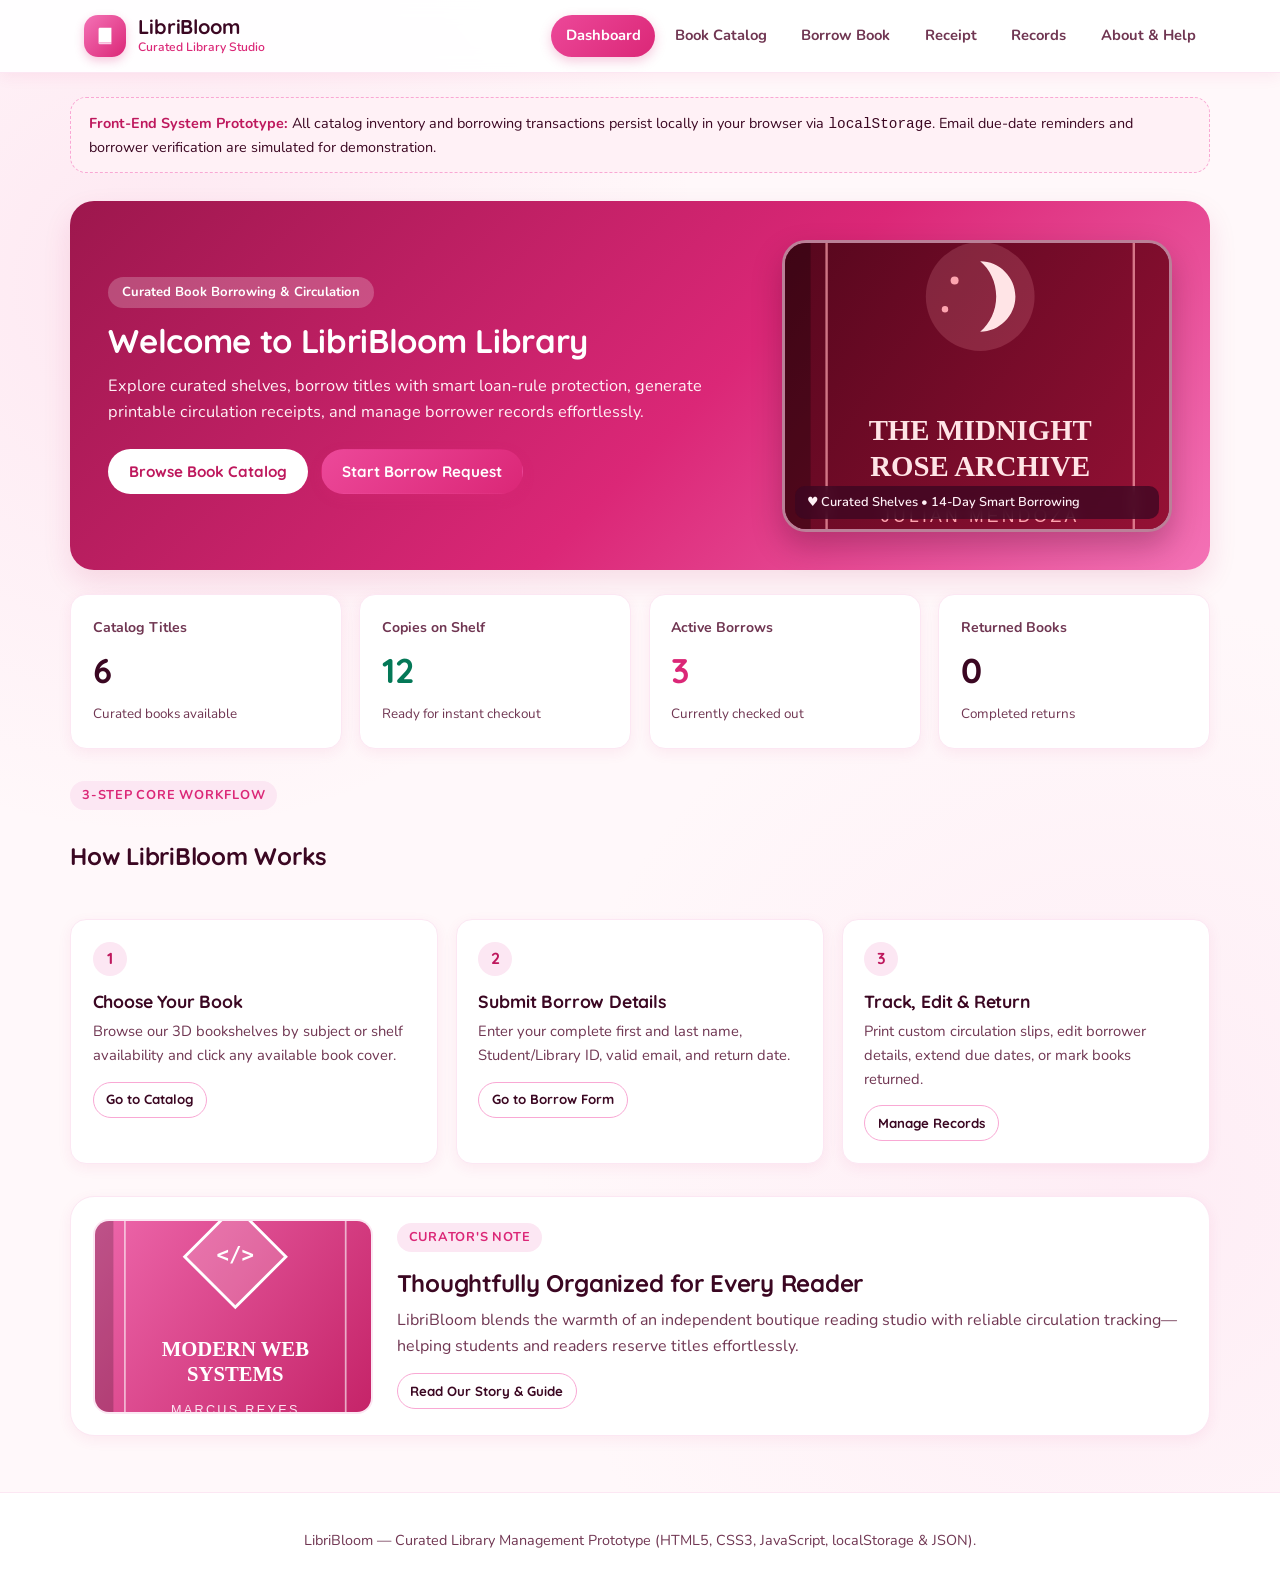
==== index.html @ 37f00194 "Add files via upload" ====
<!DOCTYPE html>
<html lang="en">
<head>
  <meta charset="UTF-8" />
  <meta name="viewport" content="width=device-width, initial-scale=1.0" />
  <title>LibriBloom | Boutique Library Dashboard</title>
  <link rel="stylesheet" href="CSS/styles.css" />
</head>
<body data-page="dashboard">
  <div id="page-loader" class="page-loader" role="status" aria-live="polite">
    <div class="loader-card">
      <div class="cute-book-loader" aria-hidden="true">
        <div class="book-cover"></div>
        <div class="book-page"></div>
        <div class="book-page page-2"></div>
        <span class="loader-heart">&#9829;</span>
      </div>
      <p id="loader-text" class="loader-text">Turning the page...</p>
      <p class="loader-sub">LibriBloom Library</p>
    </div>
  </div>

  <header class="site-header">
    <div class="container nav-container">
      <a href="index.html" class="brand nav-link" data-loader-label="Returning to Dashboard...">
        <span class="brand-icon-wrap" aria-hidden="true">
          <svg width="22" height="22" viewBox="0 0 24 24" fill="none">
            <path d="M5 4.5C5 3.67 5.67 3 6.5 3H19V19H6.5C5.67 19 5 19.67 5 20.5V4.5Z" fill="#FFFFFF" />
            <path d="M5 20.5C5 19.67 5.67 19 6.5 19H19V21H6.5C5.67 21 5 20.33 5 20.5Z" fill="#FBCFE8" />
          </svg>
        </span>
        <div>
          <span class="brand-title">LibriBloom</span>
          <span class="brand-tag">Curated Library Studio</span>
        </div>
      </a>

      <button type="button" id="mobile-menu-btn" class="mobile-menu-btn" aria-expanded="false" aria-controls="primary-nav">
        &#9776; Menu
      </button>

      <nav id="primary-nav" class="primary-nav" aria-label="Main navigation">
        <a href="index.html" class="nav-link active" data-loader-label="Opening Dashboard...">Dashboard</a>
        <a href="catalog.html" class="nav-link" data-loader-label="Browsing Book Catalog...">Book Catalog</a>
        <a href="borrow.html" class="nav-link" data-loader-label="Opening Borrow Form...">Borrow Book</a>
        <a href="receipt.html" class="nav-link" data-loader-label="Loading Receipt Summary...">Receipt</a>
        <a href="records.html" class="nav-link" data-loader-label="Opening Saved Records...">Records</a>
        <a href="about.html" class="nav-link" data-loader-label="Opening About & Help...">About &amp; Help</a>
      </nav>
    </div>
  </header>

  <main class="container main-content">
    <aside class="prototype-banner" aria-label="Prototype Notice">
      <strong>Front-End System Prototype:</strong> All catalog inventory and borrowing transactions persist locally in your browser via <code>localStorage</code>. Email due-date reminders and borrower verification are simulated for demonstration.
    </aside>

    <section class="hero-card" aria-labelledby="hero-heading">
      <div>
        <span class="pill-badge">Curated Book Borrowing &amp; Circulation</span>
        <h1 id="hero-heading">Welcome to LibriBloom Library</h1>
        <p>
          Explore curated shelves, borrow titles with smart loan-rule protection, generate printable circulation receipts, and manage borrower records effortlessly.
        </p>
        <div class="hero-actions">
          <a href="catalog.html" class="btn btn-secondary transition-link" data-loader-label="Opening Book Catalog...">Browse Book Catalog</a>
          <a href="borrow.html" class="btn btn-primary transition-link" data-loader-label="Opening Borrow Form...">Start Borrow Request</a>
        </div>
      </div>

      <div class="hero-photo-frame">
        <img
          src="https://images.unsplash.com/photo-1521587760476-6c12a4b040da?auto=format&fit=crop&w=800&q=80"
          alt="Warm sunlit boutique library bookshelves"
          onerror="this.src='Assets/Images/book-106.svg'"
        />
        <span class="hero-photo-caption">&#9829; Curated Shelves &bull; 14-Day Smart Borrowing</span>
      </div>
    </section>

    <section aria-label="Live Library Statistics">
      <div class="kpi-grid">
        <article class="kpi-card">
          <span class="kpi-label">Catalog Titles</span>
          <strong id="stat-total-books" class="kpi-value">0</strong>
          <span class="kpi-sub">Curated books available</span>
        </article>
        <article class="kpi-card">
          <span class="kpi-label">Copies on Shelf</span>
          <strong id="stat-available-copies" class="kpi-value text-success">0</strong>
          <span class="kpi-sub">Ready for instant checkout</span>
        </article>
        <article class="kpi-card">
          <span class="kpi-label">Active Borrows</span>
          <strong id="stat-active-borrows" class="kpi-value text-primary">0</strong>
          <span class="kpi-sub">Currently checked out</span>
        </article>
        <article class="kpi-card">
          <span class="kpi-label">Returned Books</span>
          <strong id="stat-returned-books" class="kpi-value">0</strong>
          <span class="kpi-sub">Completed returns</span>
        </article>
      </div>
    </section>

    <section aria-labelledby="workflow-heading">
      <div class="page-header">
        <div>
          <span class="page-eyebrow">3-Step Core Workflow</span>
          <h2 id="workflow-heading">How LibriBloom Works</h2>
        </div>
      </div>
      <div class="workflow-grid">
        <article class="workflow-card">
          <span class="step-circle">1</span>
          <h3>Choose Your Book</h3>
          <p>Browse our 3D bookshelves by subject or shelf availability and click any available book cover.</p>
          <a href="catalog.html" class="btn btn-outline btn-sm transition-link" data-loader-label="Opening Catalog...">Go to Catalog</a>
        </article>
        <article class="workflow-card">
          <span class="step-circle">2</span>
          <h3>Submit Borrow Details</h3>
          <p>Enter your complete first and last name, Student/Library ID, valid email, and return date.</p>
          <a href="borrow.html" class="btn btn-outline btn-sm transition-link" data-loader-label="Opening Borrow Form...">Go to Borrow Form</a>
        </article>
        <article class="workflow-card">
          <span class="step-circle">3</span>
          <h3>Track, Edit &amp; Return</h3>
          <p>Print custom circulation slips, edit borrower details, extend due dates, or mark books returned.</p>
          <a href="records.html" class="btn btn-outline btn-sm transition-link" data-loader-label="Opening Records...">Manage Records</a>
        </article>
      </div>
    </section>

    <section class="curator-spotlight" aria-labelledby="curator-heading">
      <img
        src="https://images.unsplash.com/photo-1507842217343-583bb7270b66?auto=format&fit=crop&w=700&q=80"
        alt="Cozy aesthetic library reading table with stacked books"
        onerror="this.src='Assets/Images/book-102.svg'"
      />
      <div>
        <span class="page-eyebrow">Curator's Note</span>
        <h2 id="curator-heading" style="margin: 0.35rem 0;">Thoughtfully Organized for Every Reader</h2>
        <p style="margin: 0 0 0.85rem; color: var(--color-text-muted);">
          LibriBloom blends the warmth of an independent boutique reading studio with reliable circulation tracking—helping students and readers reserve titles effortlessly.
        </p>
        <a href="about.html" class="btn btn-outline btn-sm transition-link" data-loader-label="Opening Our Story...">Read Our Story &amp; Guide</a>
      </div>
    </section>
  </main>

  <footer class="site-footer">
    <div class="container">
      <p>LibriBloom &mdash; Curated Library Management Prototype (HTML5, CSS3, JavaScript, localStorage &amp; JSON).</p>
    </div>
  </footer>

  <script src="JavaScript/data.js"></script>
  <script src="JavaScript/storage.js"></script>
  <script src="JavaScript/validation.js"></script>
  <script src="JavaScript/app.js"></script>
</body>
</html>
---- CSS/styles.css ----
/* ==========================================================================
   LibriBloom Stylesheet — Boutique Pink Edition
   Semantic, WCAG AA Accessible, Responsive, Animated & Print-Ready
   ========================================================================== */

@import url("https://fonts.googleapis.com/css2?family=Nunito:wght@400;500;600;700&family=Quicksand:wght@600;700&display=swap");

:root {
  /* Boutique Pink & Berry Palette */
  --color-bg: #fff8fa;
  --color-bg-accent: #ffeef4;
  --color-surface: #ffffff;
  --color-surface-soft: #fff1f6;
  --color-border: #f9a8d4;
  --color-border-light: #fce7f3;

  /* High-Contrast Typography Colors */
  --color-text: #3b0722;
  --color-text-muted: #703652;

  /* Primary Rose & Secondary Mauve Accents */
  --color-primary: #db2777;
  --color-primary-hover: #be185d;
  --color-primary-soft: #fce7f3;
  --color-secondary: #9d174d;

  /* Semantic Status Colors */
  --color-success: #047857;
  --color-success-soft: #d1fae5;
  --color-warning: #9a3412;
  --color-warning-soft: #ffedd5;
  --color-danger: #be123c;
  --color-danger-soft: #ffe4e6;

  /* Radii, Shadows & Fonts */
  --radius-sm: 10px;
  --radius-md: 16px;
  --radius-lg: 24px;
  --radius-pill: 999px;
  --shadow-sm: 0 4px 14px rgba(219, 39, 119, 0.07);
  --shadow-md: 0 12px 28px rgba(190, 24, 93, 0.12);
  --font-heading: "Quicksand", "Trebuchet MS", system-ui, sans-serif;
  --font-body: "Nunito", system-ui, -apple-system, "Segoe UI", sans-serif;
}

*,
*::before,
*::after {
  box-sizing: border-box;
}

html {
  scroll-behavior: smooth;
}

body {
  margin: 0;
  font-family: var(--font-body);
  font-size: 16px;
  line-height: 1.6;
  color: var(--color-text);
  background-color: var(--color-bg);
  background-image:
    radial-gradient(circle at 12% 18%, rgba(244, 114, 182, 0.12) 0%, transparent 32%),
    radial-gradient(circle at 88% 75%, rgba(251, 207, 232, 0.28) 0%, transparent 36%);
  min-height: 100vh;
  display: flex;
  flex-direction: column;
  overflow-x: hidden;
}

h1, h2, h3, h4, .brand-title {
  font-family: var(--font-heading);
  letter-spacing: -0.01em;
}

:focus-visible {
  outline: 3px solid #9d174d;
  outline-offset: 2px;
}

.container {
  width: 100%;
  max-width: 1180px;
  margin: 0 auto;
  padding: 0 1.25rem;
}

/* ==========================================================================
   Cute Page-Transition Loader Overlay
   ========================================================================== */
.page-loader {
  position: fixed;
  inset: 0;
  z-index: 999;
  display: flex;
  align-items: center;
  justify-content: center;
  background: rgba(255, 245, 248, 0.94);
  backdrop-filter: blur(8px);
  opacity: 0;
  visibility: hidden;
  transition: opacity 0.25s ease, visibility 0.25s ease;
}

.page-loader.active {
  opacity: 1;
  visibility: visible;
}

.loader-card {
  text-align: center;
  padding: 2rem 2.5rem;
  background: var(--color-surface);
  border: 2px solid var(--color-border-light);
  border-radius: var(--radius-lg);
  box-shadow: var(--shadow-md);
  animation: popIn 0.3s cubic-bezier(0.34, 1.56, 0.64, 1);
}

.cute-book-loader {
  position: relative;
  width: 76px;
  height: 54px;
  margin: 0 auto 1rem;
  perspective: 400px;
}

.book-cover {
  position: absolute;
  inset: 0;
  background: linear-gradient(135deg, #f472b6, #db2777);
  border-radius: 6px 10px 10px 6px;
  box-shadow: 0 6px 14px rgba(219, 39, 119, 0.28);
}

.book-page {
  position: absolute;
  top: 4px;
  bottom: 4px;
  right: 5px;
  width: 33px;
  background: #fffdfd;
  border-radius: 2px 7px 7px 2px;
  border-left: 1px solid #fbcfe8;
  transform-origin: left center;
  animation: flipPage 1.1s infinite ease-in-out;
}

.book-page.page-2 {
  animation-delay: 0.28s;
  background: #fff1f6;
}

.loader-heart {
  position: absolute;
  top: -16px;
  right: -10px;
  font-size: 1.15rem;
  color: #db2777;
  animation: floatHeart 1.2s infinite ease-in-out;
}

.loader-text {
  margin: 0;
  font-family: var(--font-heading);
  font-weight: 700;
  font-size: 1.05rem;
  color: var(--color-primary);
}

.loader-sub {
  margin: 0.2rem 0 0;
  font-size: 0.85rem;
  color: var(--color-text-muted);
}

@keyframes flipPage {
  0% { transform: rotateY(0deg); }
  50% { transform: rotateY(-155deg); }
  100% { transform: rotateY(-180deg); }
}

@keyframes floatHeart {
  0%, 100% { transform: translateY(0) scale(1); opacity: 0.85; }
  50% { transform: translateY(-7px) scale(1.2); opacity: 1; }
}

@keyframes popIn {
  from { transform: scale(0.9); opacity: 0; }
  to { transform: scale(1); opacity: 1; }
}

@keyframes fadeSlideUp {
  from { opacity: 0; transform: translateY(16px); }
  to { opacity: 1; transform: translateY(0); }
}

@keyframes rowHighlightFlash {
  0% { background-color: #fbcfe8; }
  50% { background-color: #fce7f3; }
  100% { background-color: transparent; }
}

/* ==========================================================================
   Header & Navigation
   ========================================================================== */
.site-header {
  position: sticky;
  top: 0;
  z-index: 100;
  background: rgba(255, 255, 255, 0.92);
  backdrop-filter: blur(10px);
  border-bottom: 1px solid var(--color-border-light);
  box-shadow: var(--shadow-sm);
}

.nav-container {
  display: flex;
  align-items: center;
  justify-content: space-between;
  min-height: 72px;
  gap: 1rem;
}

.brand {
  display: flex;
  align-items: center;
  gap: 0.75rem;
  text-decoration: none;
  color: var(--color-text);
}

.brand-icon-wrap {
  width: 42px;
  height: 42px;
  border-radius: 14px;
  background: linear-gradient(135deg, #f472b6 0%, #db2777 100%);
  display: grid;
  place-items: center;
  box-shadow: 0 4px 10px rgba(219, 39, 119, 0.25);
  transition: transform 0.25s ease;
}

.brand:hover .brand-icon-wrap {
  transform: rotate(-6deg) scale(1.05);
}

.brand-title {
  display: block;
  font-weight: 700;
  font-size: 1.25rem;
  line-height: 1.15;
  color: var(--color-text);
}

.brand-tag {
  display: block;
  font-size: 0.76rem;
  font-weight: 600;
  color: var(--color-primary);
}

.primary-nav {
  display: flex;
  align-items: center;
  gap: 0.35rem;
}

.nav-link {
  text-decoration: none;
  color: var(--color-text-muted);
  font-weight: 700;
  font-size: 0.92rem;
  padding: 0.55rem 0.9rem;
  border-radius: var(--radius-pill);
  transition: all 0.2s ease;
}

.nav-link:hover {
  background-color: var(--color-primary-soft);
  color: var(--color-primary-hover);
  transform: translateY(-1px);
}

.nav-link.active {
  background: linear-gradient(135deg, #ec4899 0%, #db2777 100%);
  color: #ffffff;
  box-shadow: 0 4px 12px rgba(219, 39, 119, 0.25);
}

.mobile-menu-btn {
  display: none;
  min-height: 44px;
  padding: 0.5rem 0.95rem;
  background: var(--color-surface-soft);
  border: 1px solid var(--color-border);
  border-radius: var(--radius-pill);
  font-family: var(--font-heading);
  font-size: 0.95rem;
  font-weight: 700;
  color: var(--color-primary-hover);
  cursor: pointer;
}

/* ==========================================================================
   Toast Notification Banner
   ========================================================================== */
.toast-banner {
  position: fixed;
  bottom: 1.35rem;
  right: 1.35rem;
  z-index: 250;
  max-width: 420px;
  padding: 0.95rem 1.25rem;
  border-radius: var(--radius-md);
  background: var(--color-text);
  color: #ffffff;
  font-size: 0.94rem;
  font-weight: 600;
  box-shadow: var(--shadow-md);
  animation: fadeSlideUp 0.25s ease;
}

.toast-banner.toast-success {
  background: #065f46;
  border: 1px solid #34d399;
}

.toast-banner.toast-error {
  background: #9f1239;
  border: 1px solid #fda4af;
}

/* ==========================================================================
   Main Content & Page Headers
   ========================================================================== */
.main-content {
  flex: 1;
  padding-top: 1.5rem;
  padding-bottom: 3.5rem;
  animation: fadeSlideUp 0.4s ease;
}

.prototype-banner {
  background: var(--color-surface-soft);
  border: 1px dashed var(--color-border);
  color: var(--color-text);
  padding: 0.85rem 1.15rem;
  border-radius: var(--radius-md);
  font-size: 0.9rem;
  margin-bottom: 1.75rem;
}

.prototype-banner strong {
  color: var(--color-primary-hover);
}

.page-header {
  display: flex;
  justify-content: space-between;
  align-items: flex-end;
  flex-wrap: wrap;
  gap: 1rem;
  margin-bottom: 1.5rem;
}

.page-eyebrow {
  display: inline-block;
  font-size: 0.8rem;
  font-weight: 700;
  text-transform: uppercase;
  letter-spacing: 0.06em;
  color: var(--color-primary);
  background: var(--color-primary-soft);
  padding: 0.25rem 0.75rem;
  border-radius: var(--radius-pill);
  margin-bottom: 0.45rem;
}

.page-header h1 {
  margin: 0 0 0.25rem;
  font-size: 1.85rem;
  color: var(--color-text);
}

.page-desc {
  margin: 0;
  color: var(--color-text-muted);
  font-size: 0.98rem;
}

/* ==========================================================================
   Dashboard Hero, Photos & KPI Cards
   ========================================================================== */
.hero-card {
  display: grid;
  grid-template-columns: 1.5fr 0.9fr;
  align-items: center;
  gap: 1.5rem;
  background: linear-gradient(135deg, #9d174d 0%, #db2777 55%, #f472b6 100%);
  color: #ffffff;
  padding: 2.4rem;
  border-radius: var(--radius-lg);
  margin-bottom: 1.5rem;
  box-shadow: var(--shadow-md);
}

.pill-badge {
  display: inline-block;
  background: rgba(255, 255, 255, 0.22);
  padding: 0.3rem 0.85rem;
  border-radius: var(--radius-pill);
  font-size: 0.82rem;
  font-weight: 700;
  margin-bottom: 0.85rem;
}

.hero-card h1 {
  margin: 0 0 0.75rem;
  font-size: 2.05rem;
  line-height: 1.2;
}

.hero-card p {
  margin: 0 0 1.5rem;
  max-width: 60ch;
  color: #fff1f6;
  font-size: 1.02rem;
}

.hero-actions {
  display: flex;
  flex-wrap: wrap;
  gap: 0.8rem;
}

.hero-photo-frame {
  position: relative;
  border-radius: var(--radius-lg);
  overflow: hidden;
  border: 3px solid rgba(255, 255, 255, 0.45);
  box-shadow: 0 14px 30px rgba(59, 7, 34, 0.28);
  aspect-ratio: 4 / 3;
  background: #831843;
}

.hero-photo-frame img {
  width: 100%;
  height: 100%;
  object-fit: cover;
  display: block;
}

.hero-photo-caption {
  position: absolute;
  bottom: 10px;
  left: 10px;
  right: 10px;
  background: rgba(59, 7, 34, 0.78);
  backdrop-filter: blur(6px);
  color: #fff1f6;
  font-size: 0.8rem;
  font-weight: 600;
  padding: 0.4rem 0.75rem;
  border-radius: var(--radius-sm);
}

.kpi-grid {
  display: grid;
  grid-template-columns: repeat(4, 1fr);
  gap: 1.1rem;
  margin-bottom: 2rem;
}

.kpi-card,
.card {
  background: var(--color-surface);
  border: 1px solid var(--color-border-light);
  border-radius: var(--radius-md);
  padding: 1.35rem;
  box-shadow: var(--shadow-sm);
  transition: transform 0.22s ease, box-shadow 0.22s ease, border-color 0.22s ease;
}

.kpi-card:hover {
  transform: translateY(-4px);
  box-shadow: var(--shadow-md);
  border-color: var(--color-border);
}

.kpi-label {
  display: block;
  font-size: 0.88rem;
  font-weight: 700;
  color: var(--color-text-muted);
}

.kpi-value {
  display: block;
  font-family: var(--font-heading);
  font-size: 2.15rem;
  font-weight: 700;
  margin: 0.2rem 0;
  color: var(--color-text);
}

.kpi-sub {
  font-size: 0.84rem;
  color: var(--color-text-muted);
}

.text-success { color: var(--color-success); }
.text-primary { color: var(--color-primary); }

.workflow-grid {
  display: grid;
  grid-template-columns: repeat(3, 1fr);
  gap: 1.1rem;
}

.workflow-card {
  background: var(--color-surface);
  border: 1px solid var(--color-border-light);
  border-radius: var(--radius-md);
  padding: 1.35rem;
  box-shadow: var(--shadow-sm);
}

.step-circle {
  display: inline-grid;
  place-items: center;
  width: 34px;
  height: 34px;
  border-radius: 50%;
  background: var(--color-primary-soft);
  color: var(--color-primary-hover);
  font-family: var(--font-heading);
  font-weight: 700;
  margin-bottom: 0.7rem;
}

.workflow-card h3 {
  margin: 0 0 0.35rem;
  font-size: 1.1rem;
}

.workflow-card p {
  margin: 0 0 0.9rem;
  font-size: 0.92rem;
  color: var(--color-text-muted);
}

.curator-spotlight {
  display: grid;
  grid-template-columns: 280px 1fr;
  gap: 1.5rem;
  align-items: center;
  background: var(--color-surface);
  border: 1px solid var(--color-border-light);
  border-radius: var(--radius-lg);
  padding: 1.35rem;
  margin-top: 2rem;
  box-shadow: var(--shadow-sm);
}

.curator-spotlight img {
  width: 100%;
  height: 195px;
  object-fit: cover;
  border-radius: var(--radius-md);
  border: 2px solid var(--color-primary-soft);
}

/* ==========================================================================
   Buttons
   ========================================================================== */
.btn {
  display: inline-flex;
  align-items: center;
  justify-content: center;
  gap: 0.4rem;
  min-height: 44px;
  padding: 0.6rem 1.25rem;
  border-radius: var(--radius-pill);
  font-family: var(--font-heading);
  font-size: 0.95rem;
  font-weight: 700;
  text-decoration: none;
  border: 1px solid transparent;
  cursor: pointer;
  transition: transform 0.18s ease, background-color 0.18s ease, box-shadow 0.18s ease;
}

.btn:hover:not(:disabled) {
  transform: translateY(-2px);
}

.btn-sm {
  min-height: 36px;
  padding: 0.35rem 0.8rem;
  font-size: 0.83rem;
}

.btn-primary {
  background: linear-gradient(135deg, #ec4899 0%, #db2777 100%);
  color: #ffffff;
  box-shadow: 0 4px 12px rgba(219, 39, 119, 0.22);
}

.btn-primary:hover:not(:disabled) {
  background: linear-gradient(135deg, #db2777 0%, #be185d 100%);
}

.btn-secondary {
  background: #ffffff;
  color: var(--color-primary-hover);
}

.btn-secondary:hover {
  background: var(--color-primary-soft);
}

.btn-outline {
  background: var(--color-surface);
  border-color: var(--color-border);
  color: var(--color-text);
}

.btn-outline:hover {
  background: var(--color-surface-soft);
  border-color: var(--color-primary);
}

.btn-danger-outline {
  background: var(--color-surface);
  border-color: #fda4af;
  color: var(--color-danger);
}

.btn-danger-outline:hover {
  background: var(--color-danger-soft);
}

.btn:disabled {
  opacity: 0.55;
  cursor: not-allowed;
}

/* ==========================================================================
   Filter Bars & Inputs
   ========================================================================== */
.filter-bar {
  display: grid;
  grid-template-columns: 2fr 1fr 1fr;
  gap: 1rem;
  background: var(--color-surface);
  border: 1px solid var(--color-border-light);
  border-radius: var(--radius-md);
  padding: 1.1rem;
  margin-bottom: 1.35rem;
  box-shadow: var(--shadow-sm);
}

.filter-group label,
.form-group label {
  display: block;
  font-size: 0.9rem;
  font-weight: 700;
  margin-bottom: 0.35rem;
  color: var(--color-text);
}

input[type="text"],
input[type="email"],
input[type="search"],
input[type="date"],
select {
  width: 100%;
  min-height: 44px;
  padding: 0.55rem 0.85rem;
  border: 1.5px solid var(--color-border);
  border-radius: var(--radius-sm);
  font-family: var(--font-body);
  font-size: 0.95rem;
  color: var(--color-text);
  background: #ffffff;
  transition: border-color 0.2s ease, box-shadow 0.2s ease;
}

input:focus,
select:focus {
  border-color: var(--color-primary);
  box-shadow: 0 0 0 3px rgba(236, 72, 153, 0.16);
  outline: none;
}

input.invalid,
select.invalid {
  border-color: var(--color-danger);
  background: #fff5f7;
}

/* ==========================================================================
   Realistic Boutique Library Bookshelves (catalog.html)
   ========================================================================== */
.bookcase-frame {
  background: linear-gradient(180deg, #fff5f8 0%, #ffe9f1 100%);
  border: 2px solid #f9a8d4;
  border-radius: var(--radius-lg);
  padding: 1.75rem 1.5rem 2.25rem;
  box-shadow:
    inset 0 8px 24px rgba(157, 23, 77, 0.08),
    var(--shadow-md);
}

.shelf-unit {
  margin-bottom: 2.5rem;
}

.shelf-unit:last-child {
  margin-bottom: 0.5rem;
}

.shelf-label-tag {
  display: inline-block;
  font-family: var(--font-heading);
  font-size: 0.78rem;
  font-weight: 700;
  text-transform: uppercase;
  letter-spacing: 0.08em;
  color: var(--color-primary-hover);
  background: #ffffff;
  border: 1px solid var(--color-border);
  padding: 0.2rem 0.75rem;
  border-radius: var(--radius-pill);
  margin-bottom: 1rem;
  box-shadow: var(--shadow-sm);
}

.shelf-books-row {
  display: grid;
  grid-template-columns: repeat(3, 1fr);
  gap: 1.5rem;
  align-items: end;
  padding: 0 0.75rem;
}

.shelf-book-slot {
  display: flex;
  flex-direction: column;
  align-items: center;
  text-align: center;
  animation: fadeSlideUp 0.4s ease backwards;
}

.book-3d-wrap {
  position: relative;
  width: 158px;
  height: 224px;
  margin-bottom: 0;
  perspective: 700px;
  cursor: pointer;
}

.book-cover-img {
  width: 100%;
  height: 100%;
  object-fit: cover;
  border-radius: 4px 10px 10px 4px;
  box-shadow:
    -5px 0 8px rgba(59, 7, 34, 0.24),
    5px 2px 0 #fff1f6,
    7px 3px 0 #f9a8d4,
    0 12px 18px rgba(59, 7, 34, 0.22);
  transition: transform 0.3s cubic-bezier(0.34, 1.56, 0.64, 1), box-shadow 0.3s ease;
}

.shelf-book-slot:hover .book-cover-img {
  transform: translateY(-10px) rotateY(-8deg) scale(1.03);
  box-shadow:
    -8px 4px 14px rgba(157, 23, 77, 0.3),
    6px 3px 0 #fff1f6,
    8px 4px 0 #f472b6,
    0 18px 26px rgba(59, 7, 34, 0.25);
}

.book-floating-badge {
  position: absolute;
  top: 10px;
  right: -10px;
  z-index: 2;
  box-shadow: 0 4px 10px rgba(0, 0, 0, 0.14);
}

.shelf-plank {
  position: relative;
  height: 22px;
  width: 100%;
  margin-top: -2px;
  border-radius: 6px;
  background: linear-gradient(180deg, #f472b6 0%, #be185d 45%, #831843 100%);
  box-shadow:
    0 10px 18px rgba(59, 7, 34, 0.24),
    inset 0 2px 2px rgba(255, 255, 255, 0.45);
}

.shelf-plank::after {
  content: "";
  position: absolute;
  left: 18px;
  right: 18px;
  bottom: -10px;
  height: 10px;
  background: radial-gradient(ellipse at center, rgba(59, 7, 34, 0.24) 0%, transparent 75%);
}

.book-plaque {
  width: 100%;
  background: #ffffff;
  border: 1px solid var(--color-border-light);
  border-radius: var(--radius-md);
  padding: 0.95rem 1rem;
  margin-top: 0.9rem;
  box-shadow: var(--shadow-sm);
  display: flex;
  flex-direction: column;
  justify-content: space-between;
  min-height: 178px;
}

.category-tag {
  font-size: 0.78rem;
  font-weight: 700;
  color: var(--color-primary-hover);
  background: var(--color-primary-soft);
  padding: 0.22rem 0.65rem;
  border-radius: var(--radius-pill);
}

.book-title {
  margin: 0.35rem 0 0.25rem;
  font-size: 1.04rem;
  line-height: 1.35;
}

.book-author,
.book-isbn {
  margin: 0 0 0.25rem;
  font-size: 0.89rem;
  color: var(--color-text-muted);
}

.book-footer {
  display: flex;
  align-items: center;
  justify-content: space-between;
  gap: 0.75rem;
  margin-top: 1rem;
  padding-top: 0.85rem;
  border-top: 1px solid var(--color-border-light);
}

.copies-text {
  font-size: 0.88rem;
  font-weight: 700;
  color: var(--color-text-muted);
}

/* Status Badges */
.status-badge {
  display: inline-block;
  padding: 0.24rem 0.7rem;
  border-radius: var(--radius-pill);
  font-size: 0.78rem;
  font-weight: 700;
}

.status-available,
.status-returned {
  background: var(--color-success-soft);
  color: var(--color-success);
}

.status-borrowed {
  background: var(--color-primary-soft);
  color: var(--color-primary-hover);
}

.status-out,
.status-cancelled {
  background: var(--color-danger-soft);
  color: var(--color-danger);
}

/* ==========================================================================
   Transaction Form & Business Rules (borrow.html)
   ========================================================================== */
.two-col-layout {
  display: grid;
  grid-template-columns: 1.6fr 1fr;
  gap: 1.35rem;
  align-items: start;
}

.form-group {
  margin-bottom: 1rem;
}

.form-row {
  display: grid;
  grid-template-columns: 1fr 1fr;
  gap: 1rem;
}

.req {
  color: var(--color-danger);
}

.field-error {
  display: block;
  min-height: 1.15rem;
  margin-top: 0.25rem;
  font-size: 0.84rem;
  font-weight: 600;
  color: var(--color-danger);
}

.alert-box {
  padding: 0.9rem 1rem;
  border-radius: var(--radius-sm);
  margin-bottom: 1rem;
  font-size: 0.92rem;
  font-weight: 600;
  background: var(--color-danger-soft);
  border: 1px solid #fda4af;
  color: var(--color-danger);
}

.form-actions {
  display: flex;
  flex-wrap: wrap;
  gap: 0.75rem;
  margin-top: 0.5rem;
}

.rules-card {
  background: linear-gradient(180deg, #ffffff 0%, #fff1f6 100%);
}

.rules-card h2,
.rules-card h3 {
  margin-top: 0;
  font-size: 1.15rem;
  color: var(--color-primary-hover);
}

.rules-list {
  margin: 0;
  padding-left: 1.2rem;
  color: var(--color-text-muted);
  font-size: 0.93rem;
}

.rules-list li {
  margin-bottom: 0.7rem;
}

.selected-book-preview {
  display: flex;
  align-items: center;
  gap: 1rem;
  background: #ffffff;
  border: 1px solid var(--color-border);
  border-radius: var(--radius-md);
  padding: 0.9rem;
  margin-bottom: 1.15rem;
}

.selected-book-preview img {
  width: 68px;
  height: 96px;
  object-fit: cover;
  border-radius: 4px 8px 8px 4px;
  box-shadow: 0 4px 10px rgba(59, 7, 34, 0.16);
  flex-shrink: 0;
}

/* ==========================================================================
   Receipt Summary (receipt.html)
   ========================================================================== */
.receipt-toolbar {
  display: flex;
  align-items: center;
  gap: 0.75rem;
  flex-wrap: wrap;
}

.receipt-card {
  border-top: 6px solid var(--color-primary);
  max-width: 820px;
  margin: 0 auto;
}

.receipt-top {
  display: flex;
  justify-content: space-between;
  align-items: center;
  flex-wrap: wrap;
  gap: 0.75rem;
  padding-bottom: 1rem;
  border-bottom: 1px dashed var(--color-border);
}

.receipt-label {
  font-size: 0.8rem;
  font-weight: 700;
  color: var(--color-text-muted);
  text-transform: uppercase;
  letter-spacing: 0.05em;
}

.receipt-ref {
  margin: 0.15rem 0 0;
  font-size: 1.45rem;
  color: var(--color-primary-hover);
}

.receipt-visual-header {
  display: flex;
  align-items: center;
  gap: 1.15rem;
  margin: 1.15rem 0;
  padding: 1rem;
  background: var(--color-surface-soft);
  border-radius: var(--radius-md);
}

.receipt-book-thumb {
  width: 74px;
  height: 104px;
  object-fit: cover;
  border-radius: 4px 8px 8px 4px;
  box-shadow: 0 6px 14px rgba(59, 7, 34, 0.18);
  flex-shrink: 0;
}

.library-stamp {
  margin-left: auto;
  width: 82px;
  height: 82px;
  border: 3px double var(--color-primary);
  border-radius: 50%;
  display: grid;
  place-items: center;
  text-align: center;
  font-family: var(--font-heading);
  font-size: 0.65rem;
  font-weight: 700;
  letter-spacing: 0.06em;
  color: var(--color-primary-hover);
  transform: rotate(-10deg);
  flex-shrink: 0;
}

.receipt-grid {
  display: grid;
  grid-template-columns: repeat(2, 1fr);
  gap: 1.1rem;
  margin: 1.25rem 0;
}

.receipt-grid dt {
  font-size: 0.83rem;
  font-weight: 700;
  color: var(--color-text-muted);
}

.receipt-grid dd {
  margin: 0.2rem 0 0;
  font-weight: 600;
}

.full-span {
  grid-column: 1 / -1;
}

.receipt-footer {
  display: flex;
  justify-content: space-between;
  align-items: center;
  flex-wrap: wrap;
  gap: 0.75rem;
  padding-top: 1rem;
  border-top: 1px dashed var(--color-border);
}

.simulated-note {
  font-size: 0.87rem;
  color: var(--color-text-muted);
}

/* ==========================================================================
   Records Management Table & Edit Modal (records.html)
   ========================================================================== */
.data-tools {
  display: flex;
  flex-wrap: wrap;
  gap: 0.55rem;
}

.table-wrapper {
  padding: 0;
  overflow-x: auto;
}

.records-table {
  width: 100%;
  border-collapse: collapse;
  min-width: 840px;
  text-align: left;
}

.records-table th,
.records-table td {
  padding: 0.9rem 1rem;
  border-bottom: 1px solid var(--color-border-light);
  font-size: 0.91rem;
}

.records-table th {
  background: var(--color-surface-soft);
  font-family: var(--font-heading);
  font-weight: 700;
  color: var(--color-text);
}

.records-table tbody tr:hover {
  background: #fff9fb;
}

.records-table tbody tr.row-updated {
  animation: rowHighlightFlash 1.8s ease;
}

.table-book-cell {
  display: flex;
  align-items: center;
  gap: 0.65rem;
}

.table-book-thumb {
  width: 34px;
  height: 48px;
  object-fit: cover;
  border-radius: 3px 5px 5px 3px;
  box-shadow: 0 2px 6px rgba(59, 7, 34, 0.18);
  flex-shrink: 0;
}

.action-group {
  display: flex;
  flex-wrap: wrap;
  gap: 0.35rem;
}

/* Edit Borrower Modal */
.modal-backdrop {
  position: fixed;
  inset: 0;
  z-index: 300;
  display: flex;
  align-items: center;
  justify-content: center;
  padding: 1rem;
  background: rgba(59, 7, 34, 0.55);
  backdrop-filter: blur(6px);
  animation: fadeInModal 0.2s ease;
}

.modal-backdrop[hidden] {
  display: none !important;
}

.modal-card {
  width: 100%;
  max-width: 540px;
  max-height: 92vh;
  overflow-y: auto;
  background: var(--color-surface);
  border: 2px solid var(--color-border);
  border-radius: var(--radius-lg);
  padding: 1.65rem;
  box-shadow: 0 20px 44px rgba(59, 7, 34, 0.28);
  animation: popIn 0.25s cubic-bezier(0.34, 1.56, 0.64, 1);
}

.modal-header {
  display: flex;
  justify-content: space-between;
  align-items: flex-start;
  gap: 1rem;
  padding-bottom: 0.9rem;
  margin-bottom: 1.1rem;
  border-bottom: 1px dashed var(--color-border);
}

.modal-header h2 {
  margin: 0.2rem 0 0;
  font-size: 1.35rem;
  color: var(--color-text);
}

.modal-close-btn {
  min-width: 38px;
  min-height: 38px;
  border-radius: 50%;
  border: 1px solid var(--color-border);
  background: var(--color-surface-soft);
  color: var(--color-primary-hover);
  font-size: 1.2rem;
  font-weight: 700;
  line-height: 1;
  cursor: pointer;
}

.modal-close-btn:hover {
  background: var(--color-primary-soft);
}

.modal-record-summary {
  background: var(--color-surface-soft);
  border: 1px solid var(--color-border-light);
  border-radius: var(--radius-sm);
  padding: 0.75rem 0.95rem;
  margin-bottom: 1rem;
  font-size: 0.9rem;
}

@keyframes fadeInModal {
  from { opacity: 0; }
  to { opacity: 1; }
}

/* ==========================================================================
   About & Help
   ========================================================================== */
.about-grid {
  display: grid;
  grid-template-columns: 1fr 1fr;
  gap: 1.25rem;
}

.help-steps {
  margin: 0;
  padding-left: 1.25rem;
  color: var(--color-text-muted);
}

.help-steps li {
  margin-bottom: 0.7rem;
}

.empty-state {
  text-align: center;
  padding: 2.25rem 1rem;
  color: var(--color-text-muted);
}

.site-footer {
  background: var(--color-surface);
  border-top: 1px solid var(--color-border-light);
  padding: 1.35rem 0;
  text-align: center;
  font-size: 0.9rem;
  color: var(--color-text-muted);
}

/* ==========================================================================
   Customized Print Receipt Layout
   ========================================================================== */
#print-slip-container {
  display: none;
}

@media print {
  @page {
    size: auto;
    margin: 14mm;
  }

  body {
    background: #ffffff !important;
    background-image: none !important;
    color: #1f0915 !important;
    -webkit-print-color-adjust: exact;
    print-color-adjust: exact;
  }

  body > *:not(#print-slip-container) {
    display: none !important;
  }

  #print-slip-container {
    display: block !important;
    width: 100%;
    max-width: 720px;
    margin: 0 auto;
    font-family: var(--font-body);
  }

  .print-slip {
    border: 2px solid #db2777;
    border-radius: 16px;
    padding: 24px 28px;
    background: #ffffff;
  }

  .print-header {
    display: flex;
    justify-content: space-between;
    align-items: center;
    padding-bottom: 16px;
    border-bottom: 2px solid #fce7f3;
  }

  .print-brand {
    display: flex;
    align-items: center;
    gap: 12px;
  }

  .print-brand-badge {
    width: 44px;
    height: 44px;
    border-radius: 12px;
    background: #db2777 !important;
    color: #ffffff !important;
    display: grid;
    place-items: center;
    font-family: var(--font-heading);
    font-size: 1.35rem;
    font-weight: 700;
  }

  .print-brand-title {
    margin: 0;
    font-family: var(--font-heading);
    font-size: 1.4rem;
    font-weight: 700;
    color: #3b0722;
  }

  .print-brand-sub {
    margin: 2px 0 0;
    font-size: 0.82rem;
    font-weight: 600;
    color: #9d174d;
  }

  .print-doc-meta {
    text-align: right;
  }

  .print-doc-type {
    display: block;
    font-family: var(--font-heading);
    font-size: 0.92rem;
    font-weight: 700;
    text-transform: uppercase;
    letter-spacing: 0.06em;
    color: #be185d;
  }

  .print-timestamp {
    display: block;
    font-size: 0.78rem;
    color: #703652;
    margin-top: 3px;
  }

  .print-ref-bar {
    display: flex;
    justify-content: space-between;
    align-items: center;
    background: #fff1f6 !important;
    border: 1px solid #f9a8d4;
    border-radius: 12px;
    padding: 12px 16px;
    margin: 16px 0;
  }

  .print-ref-label {
    display: block;
    font-size: 0.72rem;
    font-weight: 700;
    text-transform: uppercase;
    letter-spacing: 0.06em;
    color: #703652;
  }

  .print-ref-code {
    display: block;
    font-family: var(--font-heading);
    font-size: 1.35rem;
    font-weight: 700;
    color: #9d174d;
  }

  .print-barcode {
    height: 30px;
    width: 130px;
    background: repeating-linear-gradient(
      90deg,
      #3b0722 0px,
      #3b0722 2px,
      transparent 2px,
      transparent 5px,
      #3b0722 5px,
      #3b0722 8px,
      transparent 8px,
      transparent 11px
    );
    opacity: 0.85;
  }

  .print-status-pill {
    padding: 4px 12px;
    border-radius: 999px;
    font-size: 0.78rem;
    font-weight: 700;
    text-transform: uppercase;
    border: 1.5px solid #db2777;
    color: #9d174d;
    background: #ffffff !important;
  }

  .print-book-box {
    display: flex;
    align-items: center;
    gap: 16px;
    padding: 14px;
    border: 1px solid #fce7f3;
    border-radius: 12px;
    margin-bottom: 16px;
  }

  .print-book-cover {
    width: 66px;
    height: 92px;
    object-fit: cover;
    border-radius: 4px 8px 8px 4px;
    border: 1px solid #f9a8d4;
  }

  .print-book-category {
    display: inline-block;
    font-size: 0.74rem;
    font-weight: 700;
    color: #be185d;
    background: #fce7f3 !important;
    padding: 2px 10px;
    border-radius: 999px;
    margin-bottom: 4px;
  }

  .print-book-title {
    margin: 0 0 3px;
    font-family: var(--font-heading);
    font-size: 1.1rem;
    color: #3b0722;
  }

  .print-book-sub {
    margin: 0;
    font-size: 0.84rem;
    color: #703652;
  }

  .print-details-grid {
    display: grid;
    grid-template-columns: 1fr 1fr;
    gap: 12px 18px;
    padding: 14px 16px;
    border: 1px solid #f9a8d4;
    border-radius: 12px;
    margin-bottom: 16px;
  }

  .print-field-label {
    display: block;
    font-size: 0.75rem;
    font-weight: 700;
    text-transform: uppercase;
    letter-spacing: 0.04em;
    color: #703652;
  }

  .print-field-value {
    display: block;
    font-size: 0.95rem;
    font-weight: 700;
    color: #3b0722;
    margin-top: 2px;
  }

  .print-full-width {
    grid-column: 1 / -1;
  }

  .print-terms {
    background: #fff8fa !important;
    border-left: 4px solid #db2777;
    padding: 10px 14px;
    font-size: 0.8rem;
    color: #703652;
    margin-bottom: 22px;
  }

  .print-terms strong {
    color: #3b0722;
  }

  .print-signoff {
    display: flex;
    justify-content: space-between;
    align-items: flex-end;
    gap: 20px;
    padding-top: 14px;
  }

  .print-sig-block {
    flex: 1;
    text-align: center;
  }

  .print-sig-line {
    border-bottom: 1.5px solid #3b0722;
    height: 30px;
    margin-bottom: 5px;
  }

  .print-sig-label {
    font-size: 0.76rem;
    font-weight: 700;
    color: #703652;
  }

  .print-official-stamp {
    width: 84px;
    height: 84px;
    border: 3px double #db2777;
    border-radius: 50%;
    display: grid;
    place-items: center;
    text-align: center;
    font-family: var(--font-heading);
    font-size: 0.64rem;
    font-weight: 700;
    letter-spacing: 0.05em;
    color: #be185d;
    transform: rotate(-8deg);
    flex-shrink: 0;
  }

  .print-footer-note {
    margin-top: 16px;
    padding-top: 10px;
    border-top: 1px dashed #f9a8d4;
    text-align: center;
    font-size: 0.75rem;
    color: #703652;
  }
}

/* ==========================================================================
   Responsive Breakpoints: Tablet (<= 1024px) & Mobile (<= 768px)
   ========================================================================== */
@media (max-width: 1024px) {
  .hero-card {
    grid-template-columns: 1fr;
  }

  .kpi-grid {
    grid-template-columns: repeat(2, 1fr);
  }

  .shelf-books-row,
  .workflow-grid {
    grid-template-columns: repeat(2, 1fr);
  }

  .two-col-layout {
    grid-template-columns: 1fr;
  }
}

@media (max-width: 768px) {
  .mobile-menu-btn {
    display: inline-flex;
    align-items: center;
  }

  .primary-nav {
    display: none;
    position: absolute;
    top: 72px;
    left: 0;
    right: 0;
    flex-direction: column;
    align-items: stretch;
    background: var(--color-surface);
    padding: 0.85rem 1.25rem;
    border-bottom: 1px solid var(--color-border);
    box-shadow: var(--shadow-md);
  }

  .primary-nav.open {
    display: flex;
  }

  .hero-card {
    padding: 1.65rem;
  }

  .hero-card h1 {
    font-size: 1.6rem;
  }

  .kpi-grid,
  .shelf-books-row,
  .workflow-grid,
  .filter-bar,
  .form-row,
  .receipt-grid,
  .about-grid,
  .curator-spotlight {
    grid-template-columns: 1fr;
  }

  .library-stamp {
    display: none;
  }
}
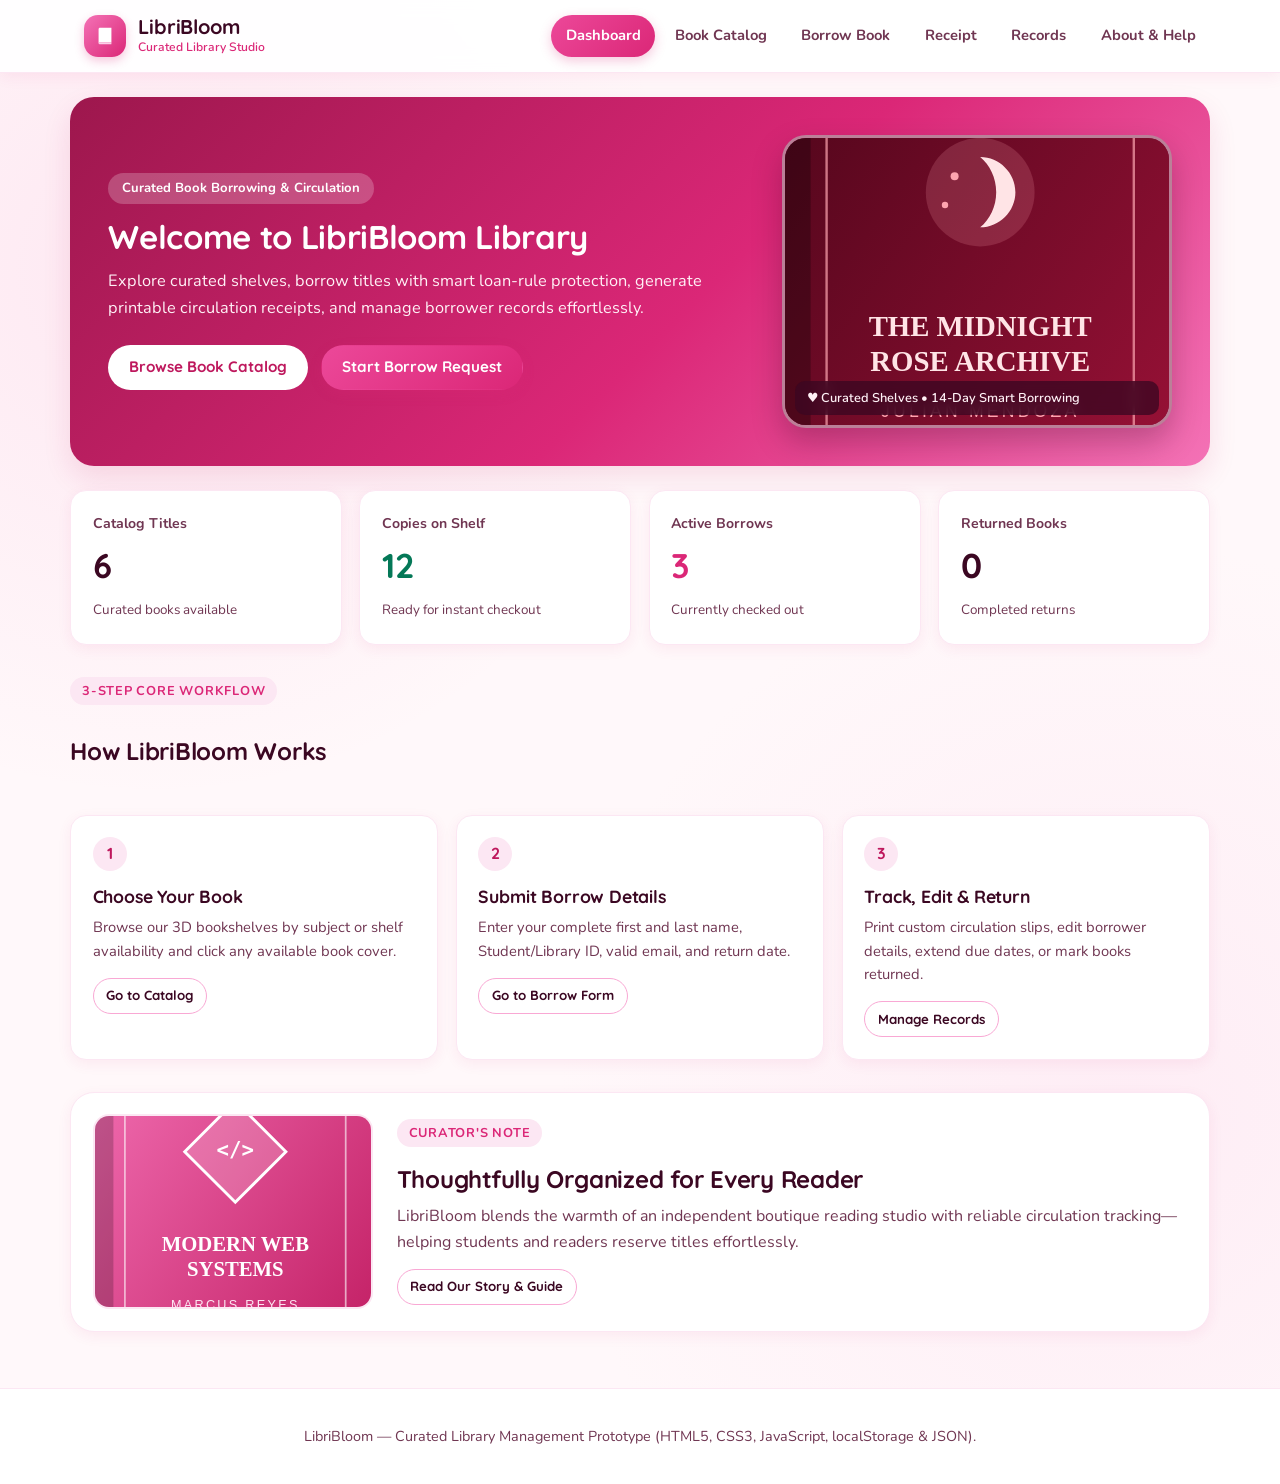
==== commit 293995c8: "Update index.html" ====
--- a/index.html
+++ b/index.html
@@ -51,10 +51,6 @@
   </header>
 
   <main class="container main-content">
-    <aside class="prototype-banner" aria-label="Prototype Notice">
-      <strong>Front-End System Prototype:</strong> All catalog inventory and borrowing transactions persist locally in your browser via <code>localStorage</code>. Email due-date reminders and borrower verification are simulated for demonstration.
-    </aside>
-
     <section class="hero-card" aria-labelledby="hero-heading">
       <div>
         <span class="pill-badge">Curated Book Borrowing &amp; Circulation</span>
@@ -160,4 +156,4 @@
   <script src="JavaScript/validation.js"></script>
   <script src="JavaScript/app.js"></script>
 </body>
-</html>+</html>
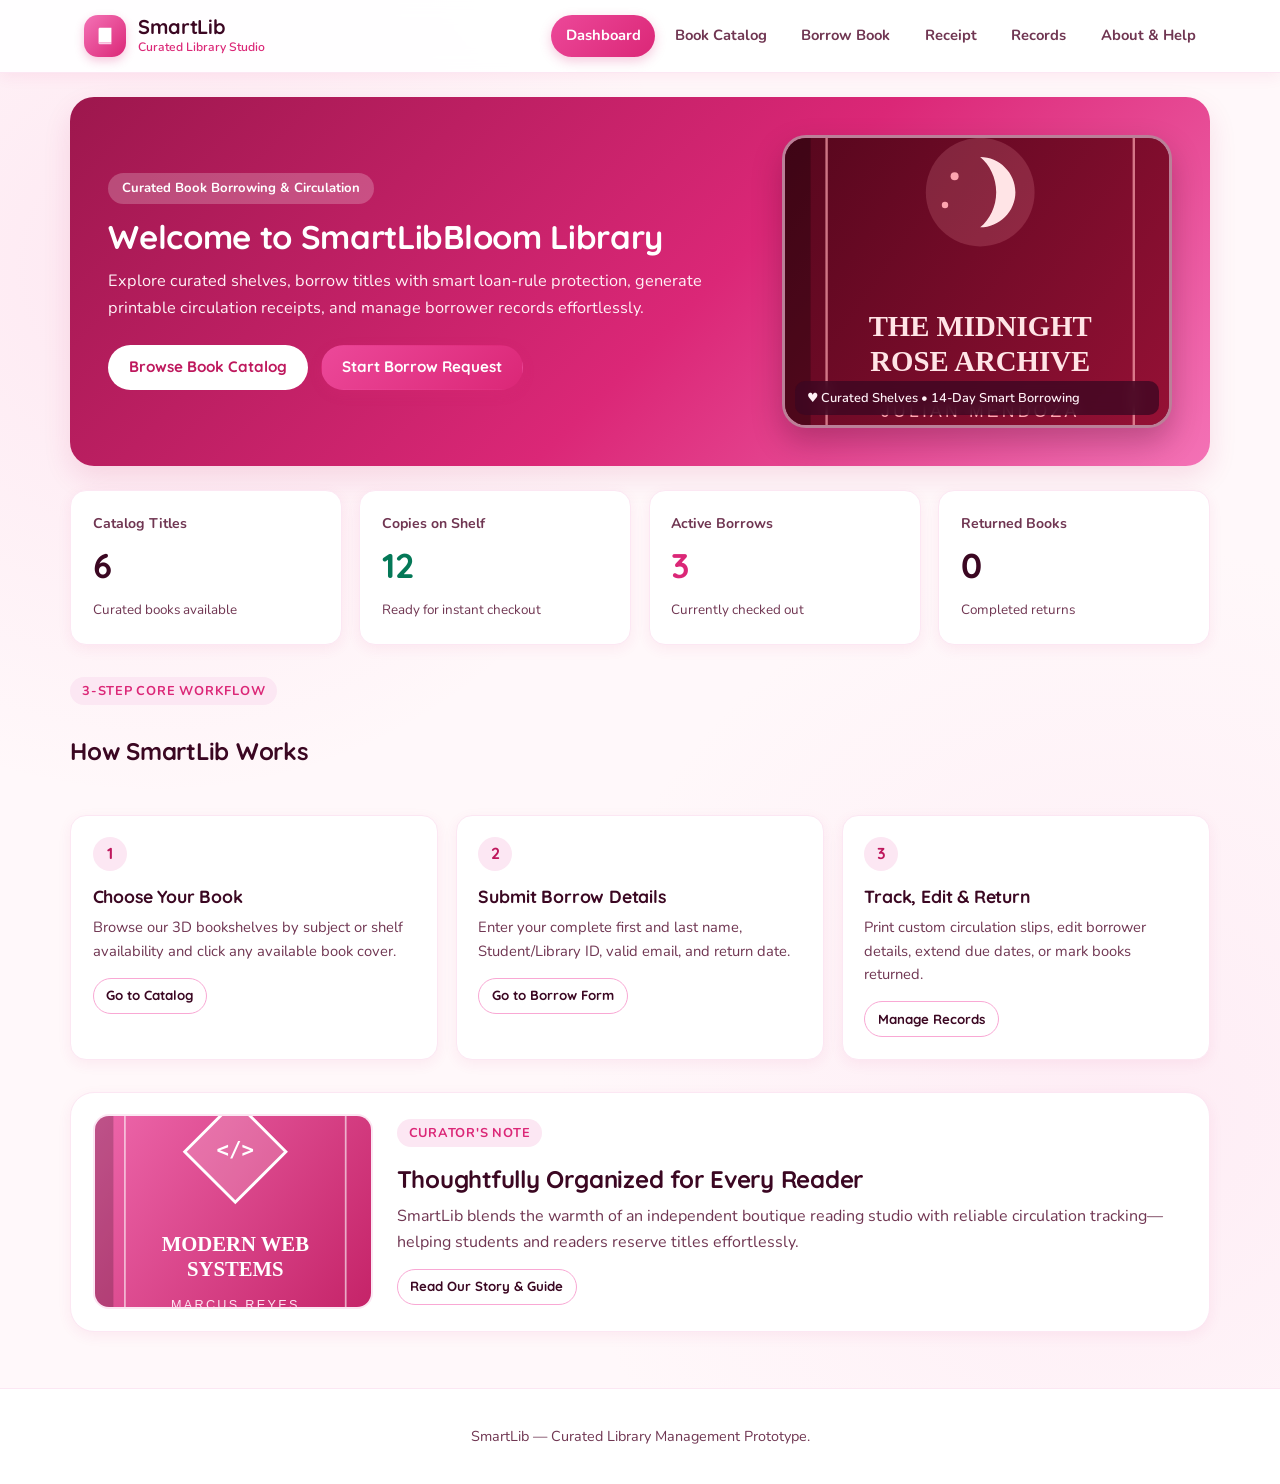
==== commit 97cbc177: "Update index.html" ====
--- a/index.html
+++ b/index.html
@@ -3,7 +3,7 @@
 <head>
   <meta charset="UTF-8" />
   <meta name="viewport" content="width=device-width, initial-scale=1.0" />
-  <title>LibriBloom | Boutique Library Dashboard</title>
+  <title>SmartLib | Library Dashboard</title>
   <link rel="stylesheet" href="CSS/styles.css" />
 </head>
 <body data-page="dashboard">
@@ -16,7 +16,7 @@
         <span class="loader-heart">&#9829;</span>
       </div>
       <p id="loader-text" class="loader-text">Turning the page...</p>
-      <p class="loader-sub">LibriBloom Library</p>
+      <p class="loader-sub">SmartLib Library</p>
     </div>
   </div>
 
@@ -30,7 +30,7 @@
           </svg>
         </span>
         <div>
-          <span class="brand-title">LibriBloom</span>
+          <span class="brand-title">SmartLib</span>
           <span class="brand-tag">Curated Library Studio</span>
         </div>
       </a>
@@ -54,7 +54,7 @@
     <section class="hero-card" aria-labelledby="hero-heading">
       <div>
         <span class="pill-badge">Curated Book Borrowing &amp; Circulation</span>
-        <h1 id="hero-heading">Welcome to LibriBloom Library</h1>
+        <h1 id="hero-heading">Welcome to SmartLibBloom Library</h1>
         <p>
           Explore curated shelves, borrow titles with smart loan-rule protection, generate printable circulation receipts, and manage borrower records effortlessly.
         </p>
@@ -103,7 +103,7 @@
       <div class="page-header">
         <div>
           <span class="page-eyebrow">3-Step Core Workflow</span>
-          <h2 id="workflow-heading">How LibriBloom Works</h2>
+          <h2 id="workflow-heading">How SmartLib Works</h2>
         </div>
       </div>
       <div class="workflow-grid">
@@ -138,7 +138,7 @@
         <span class="page-eyebrow">Curator's Note</span>
         <h2 id="curator-heading" style="margin: 0.35rem 0;">Thoughtfully Organized for Every Reader</h2>
         <p style="margin: 0 0 0.85rem; color: var(--color-text-muted);">
-          LibriBloom blends the warmth of an independent boutique reading studio with reliable circulation tracking—helping students and readers reserve titles effortlessly.
+          SmartLib blends the warmth of an independent boutique reading studio with reliable circulation tracking—helping students and readers reserve titles effortlessly.
         </p>
         <a href="about.html" class="btn btn-outline btn-sm transition-link" data-loader-label="Opening Our Story...">Read Our Story &amp; Guide</a>
       </div>
@@ -147,7 +147,7 @@
 
   <footer class="site-footer">
     <div class="container">
-      <p>LibriBloom &mdash; Curated Library Management Prototype (HTML5, CSS3, JavaScript, localStorage &amp; JSON).</p>
+      <p>SmartLib &mdash; Curated Library Management Prototype.</p>
     </div>
   </footer>
 
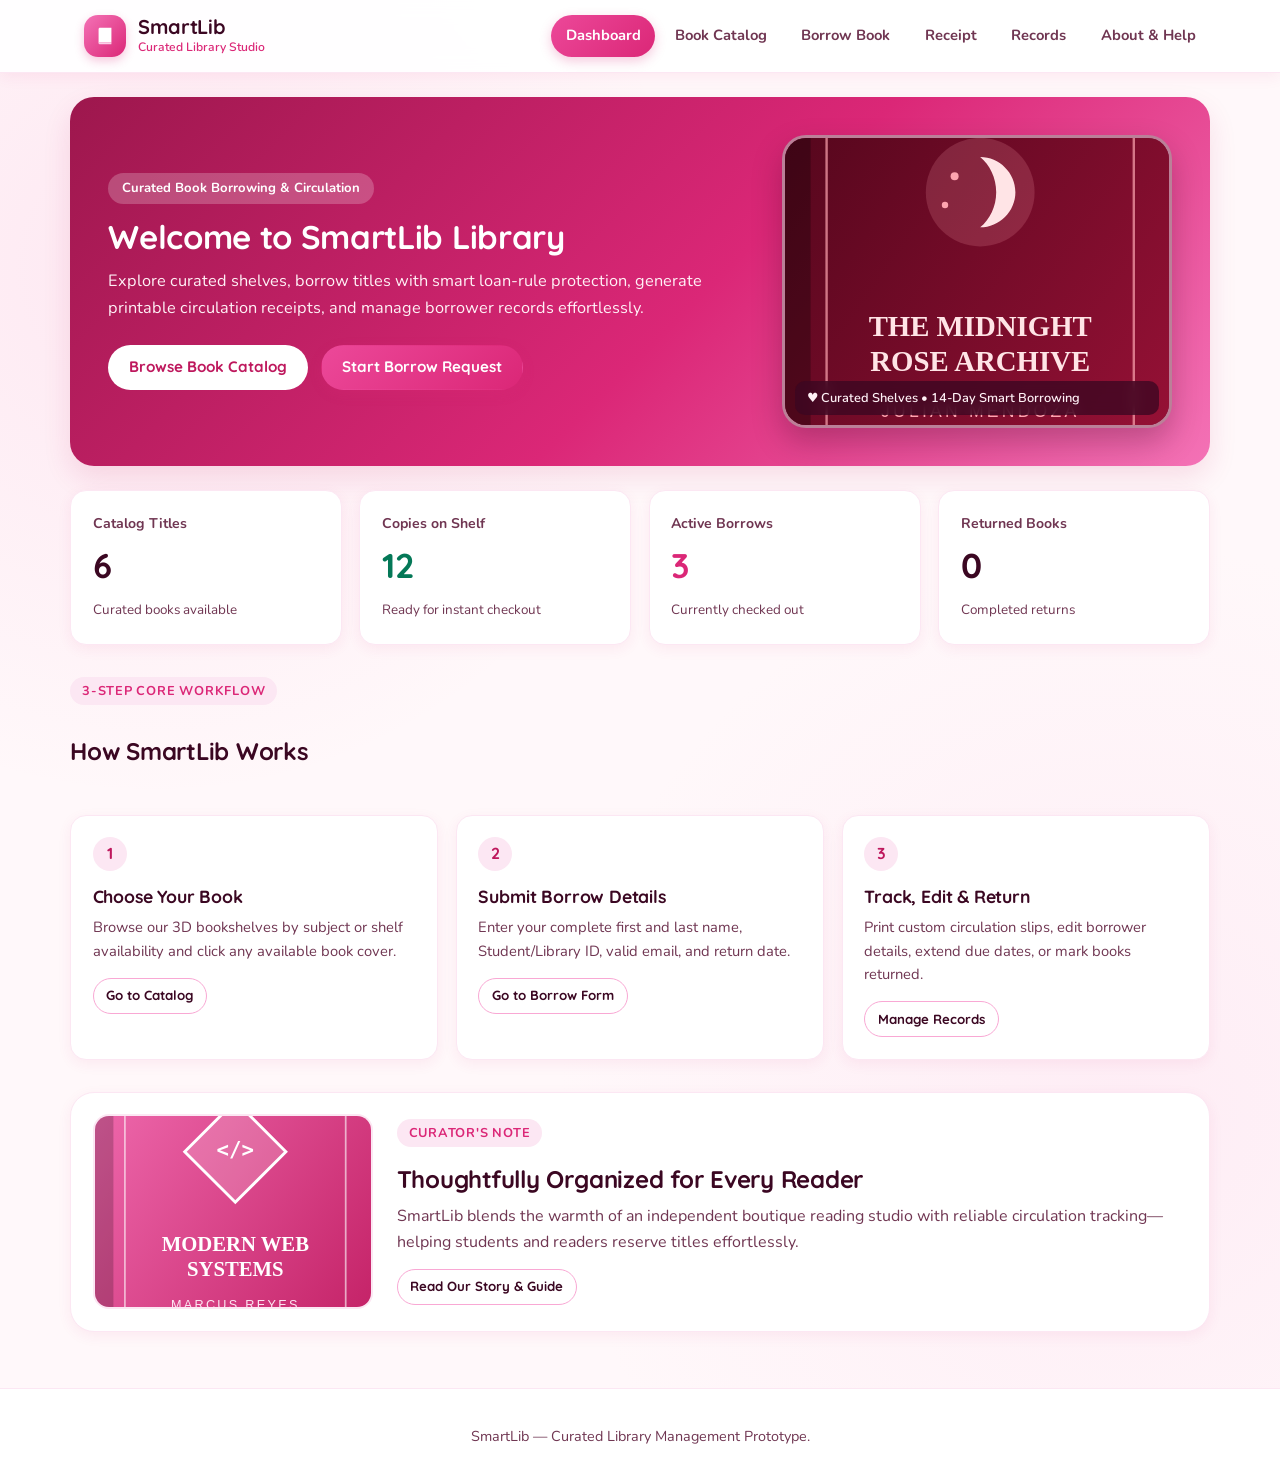
==== commit 53829b0a: "Update index.html" ====
--- a/index.html
+++ b/index.html
@@ -54,7 +54,7 @@
     <section class="hero-card" aria-labelledby="hero-heading">
       <div>
         <span class="pill-badge">Curated Book Borrowing &amp; Circulation</span>
-        <h1 id="hero-heading">Welcome to SmartLibBloom Library</h1>
+        <h1 id="hero-heading">Welcome to SmartLib Library</h1>
         <p>
           Explore curated shelves, borrow titles with smart loan-rule protection, generate printable circulation receipts, and manage borrower records effortlessly.
         </p>
--- a/CSS/styles.css
+++ b/CSS/styles.css
@@ -1,12 +1,6 @@
-/* ==========================================================================
-   LibriBloom Stylesheet — Boutique Pink Edition
-   Semantic, WCAG AA Accessible, Responsive, Animated & Print-Ready
-   ========================================================================== */
-
 @import url("https://fonts.googleapis.com/css2?family=Nunito:wght@400;500;600;700&family=Quicksand:wght@600;700&display=swap");
 
 :root {
-  /* Boutique Pink & Berry Palette */
   --color-bg: #fff8fa;
   --color-bg-accent: #ffeef4;
   --color-surface: #ffffff;
@@ -14,17 +8,14 @@
   --color-border: #f9a8d4;
   --color-border-light: #fce7f3;
 
-  /* High-Contrast Typography Colors */
   --color-text: #3b0722;
   --color-text-muted: #703652;
 
-  /* Primary Rose & Secondary Mauve Accents */
   --color-primary: #db2777;
   --color-primary-hover: #be185d;
   --color-primary-soft: #fce7f3;
   --color-secondary: #9d174d;
 
-  /* Semantic Status Colors */
   --color-success: #047857;
   --color-success-soft: #d1fae5;
   --color-warning: #9a3412;
@@ -32,7 +23,6 @@
   --color-danger: #be123c;
   --color-danger-soft: #ffe4e6;
 
-  /* Radii, Shadows & Fonts */
   --radius-sm: 10px;
   --radius-md: 16px;
   --radius-lg: 24px;
@@ -86,9 +76,7 @@
   padding: 0 1.25rem;
 }
 
-/* ==========================================================================
-   Cute Page-Transition Loader Overlay
-   ========================================================================== */
+/*Page-Transition Loader Overlay*/
 .page-loader {
   position: fixed;
   inset: 0;
@@ -202,9 +190,7 @@
   100% { background-color: transparent; }
 }
 
-/* ==========================================================================
-   Header & Navigation
-   ========================================================================== */
+/*Header & Nav*/
 .site-header {
   position: sticky;
   top: 0;
@@ -303,9 +289,7 @@
   cursor: pointer;
 }
 
-/* ==========================================================================
-   Toast Notification Banner
-   ========================================================================== */
+/*Notification Banner*/
 .toast-banner {
   position: fixed;
   bottom: 1.35rem;
@@ -332,9 +316,7 @@
   border: 1px solid #fda4af;
 }
 
-/* ==========================================================================
-   Main Content & Page Headers
-   ========================================================================== */
+/*Main Content & Page Headers*/
 .main-content {
   flex: 1;
   padding-top: 1.5rem;
@@ -390,9 +372,6 @@
   font-size: 0.98rem;
 }
 
-/* ==========================================================================
-   Dashboard Hero, Photos & KPI Cards
-   ========================================================================== */
 .hero-card {
   display: grid;
   grid-template-columns: 1.5fr 0.9fr;
@@ -572,9 +551,7 @@
   border: 2px solid var(--color-primary-soft);
 }
 
-/* ==========================================================================
-   Buttons
-   ========================================================================== */
+/*Buttons*/
 .btn {
   display: inline-flex;
   align-items: center;
@@ -647,9 +624,7 @@
   cursor: not-allowed;
 }
 
-/* ==========================================================================
-   Filter Bars & Inputs
-   ========================================================================== */
+/*Filter Bars & Inputs*/
 .filter-bar {
   display: grid;
   grid-template-columns: 2fr 1fr 1fr;
@@ -701,9 +676,6 @@
   background: #fff5f7;
 }
 
-/* ==========================================================================
-   Realistic Boutique Library Bookshelves (catalog.html)
-   ========================================================================== */
 .bookcase-frame {
   background: linear-gradient(180deg, #fff5f8 0%, #ffe9f1 100%);
   border: 2px solid #f9a8d4;
@@ -893,9 +865,7 @@
   color: var(--color-danger);
 }
 
-/* ==========================================================================
-   Transaction Form & Business Rules (borrow.html)
-   ========================================================================== */
+/*Transaction Form*/
 .two-col-layout {
   display: grid;
   grid-template-columns: 1.6fr 1fr;
@@ -986,9 +956,7 @@
   flex-shrink: 0;
 }
 
-/* ==========================================================================
-   Receipt Summary (receipt.html)
-   ========================================================================== */
+/*Receipt Summary*/
 .receipt-toolbar {
   display: flex;
   align-items: center;
@@ -1100,9 +1068,7 @@
   color: var(--color-text-muted);
 }
 
-/* ==========================================================================
-   Records Management Table & Edit Modal (records.html)
-   ========================================================================== */
+/*Records Management Table & Edit*/
 .data-tools {
   display: flex;
   flex-wrap: wrap;
@@ -1164,7 +1130,7 @@
   gap: 0.35rem;
 }
 
-/* Edit Borrower Modal */
+/*Edit Borrower Modal*/
 .modal-backdrop {
   position: fixed;
   inset: 0;
@@ -1242,9 +1208,7 @@
   to { opacity: 1; }
 }
 
-/* ==========================================================================
-   About & Help
-   ========================================================================== */
+/*About & Help*/
 .about-grid {
   display: grid;
   grid-template-columns: 1fr 1fr;
@@ -1276,9 +1240,7 @@
   color: var(--color-text-muted);
 }
 
-/* ==========================================================================
-   Customized Print Receipt Layout
-   ========================================================================== */
+/*Print Receipt*/
 #print-slip-container {
   display: none;
 }
@@ -1573,9 +1535,7 @@
   }
 }
 
-/* ==========================================================================
-   Responsive Breakpoints: Tablet (<= 1024px) & Mobile (<= 768px)
-   ========================================================================== */
+/*Responsive Breakpoints: Tablet*/
 @media (max-width: 1024px) {
   .hero-card {
     grid-template-columns: 1fr;
@@ -1641,4 +1601,4 @@
   .library-stamp {
     display: none;
   }
-}+}
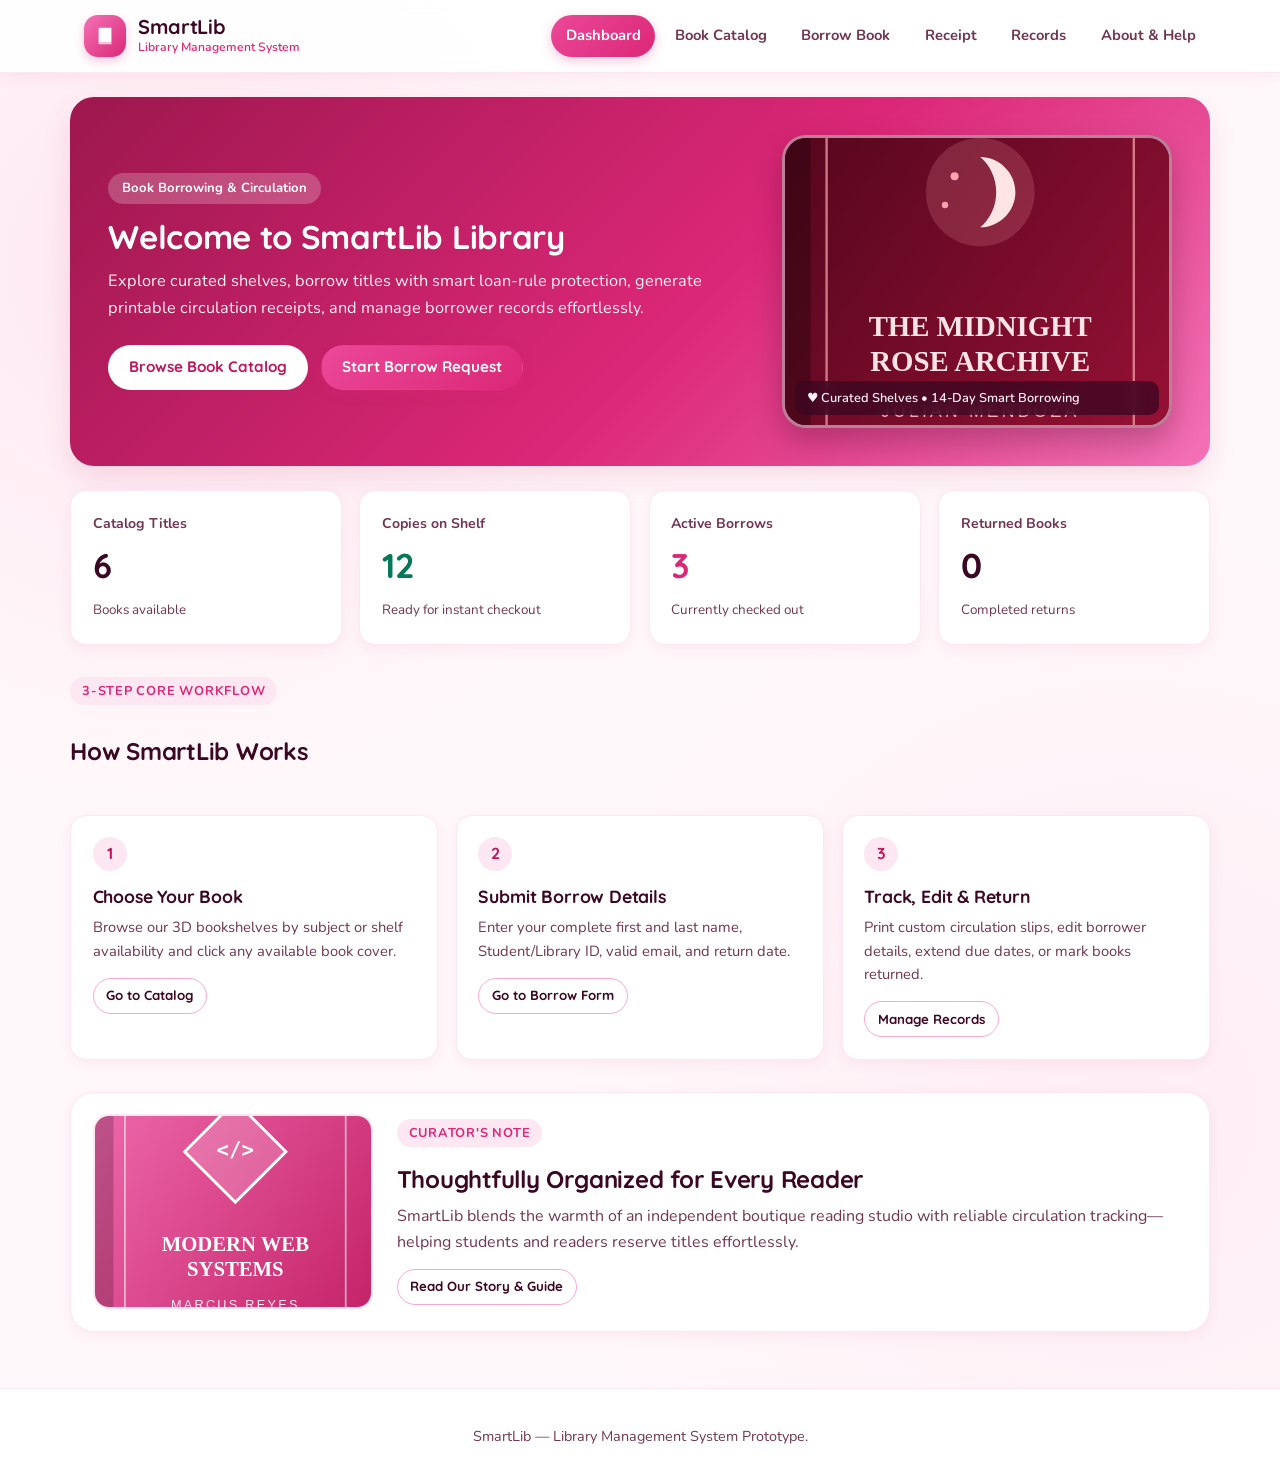
==== commit 7e686e7b: "Update index.html" ====
--- a/index.html
+++ b/index.html
@@ -31,7 +31,7 @@
         </span>
         <div>
           <span class="brand-title">SmartLib</span>
-          <span class="brand-tag">Curated Library Studio</span>
+          <span class="brand-tag">Library Management System</span>
         </div>
       </a>
 
@@ -53,7 +53,7 @@
   <main class="container main-content">
     <section class="hero-card" aria-labelledby="hero-heading">
       <div>
-        <span class="pill-badge">Curated Book Borrowing &amp; Circulation</span>
+        <span class="pill-badge">Book Borrowing &amp; Circulation</span>
         <h1 id="hero-heading">Welcome to SmartLib Library</h1>
         <p>
           Explore curated shelves, borrow titles with smart loan-rule protection, generate printable circulation receipts, and manage borrower records effortlessly.
@@ -79,7 +79,7 @@
         <article class="kpi-card">
           <span class="kpi-label">Catalog Titles</span>
           <strong id="stat-total-books" class="kpi-value">0</strong>
-          <span class="kpi-sub">Curated books available</span>
+          <span class="kpi-sub">Books available</span>
         </article>
         <article class="kpi-card">
           <span class="kpi-label">Copies on Shelf</span>
@@ -147,7 +147,7 @@
 
   <footer class="site-footer">
     <div class="container">
-      <p>SmartLib &mdash; Curated Library Management Prototype.</p>
+      <p>SmartLib &mdash; Library Management System Prototype.</p>
     </div>
   </footer>
 
